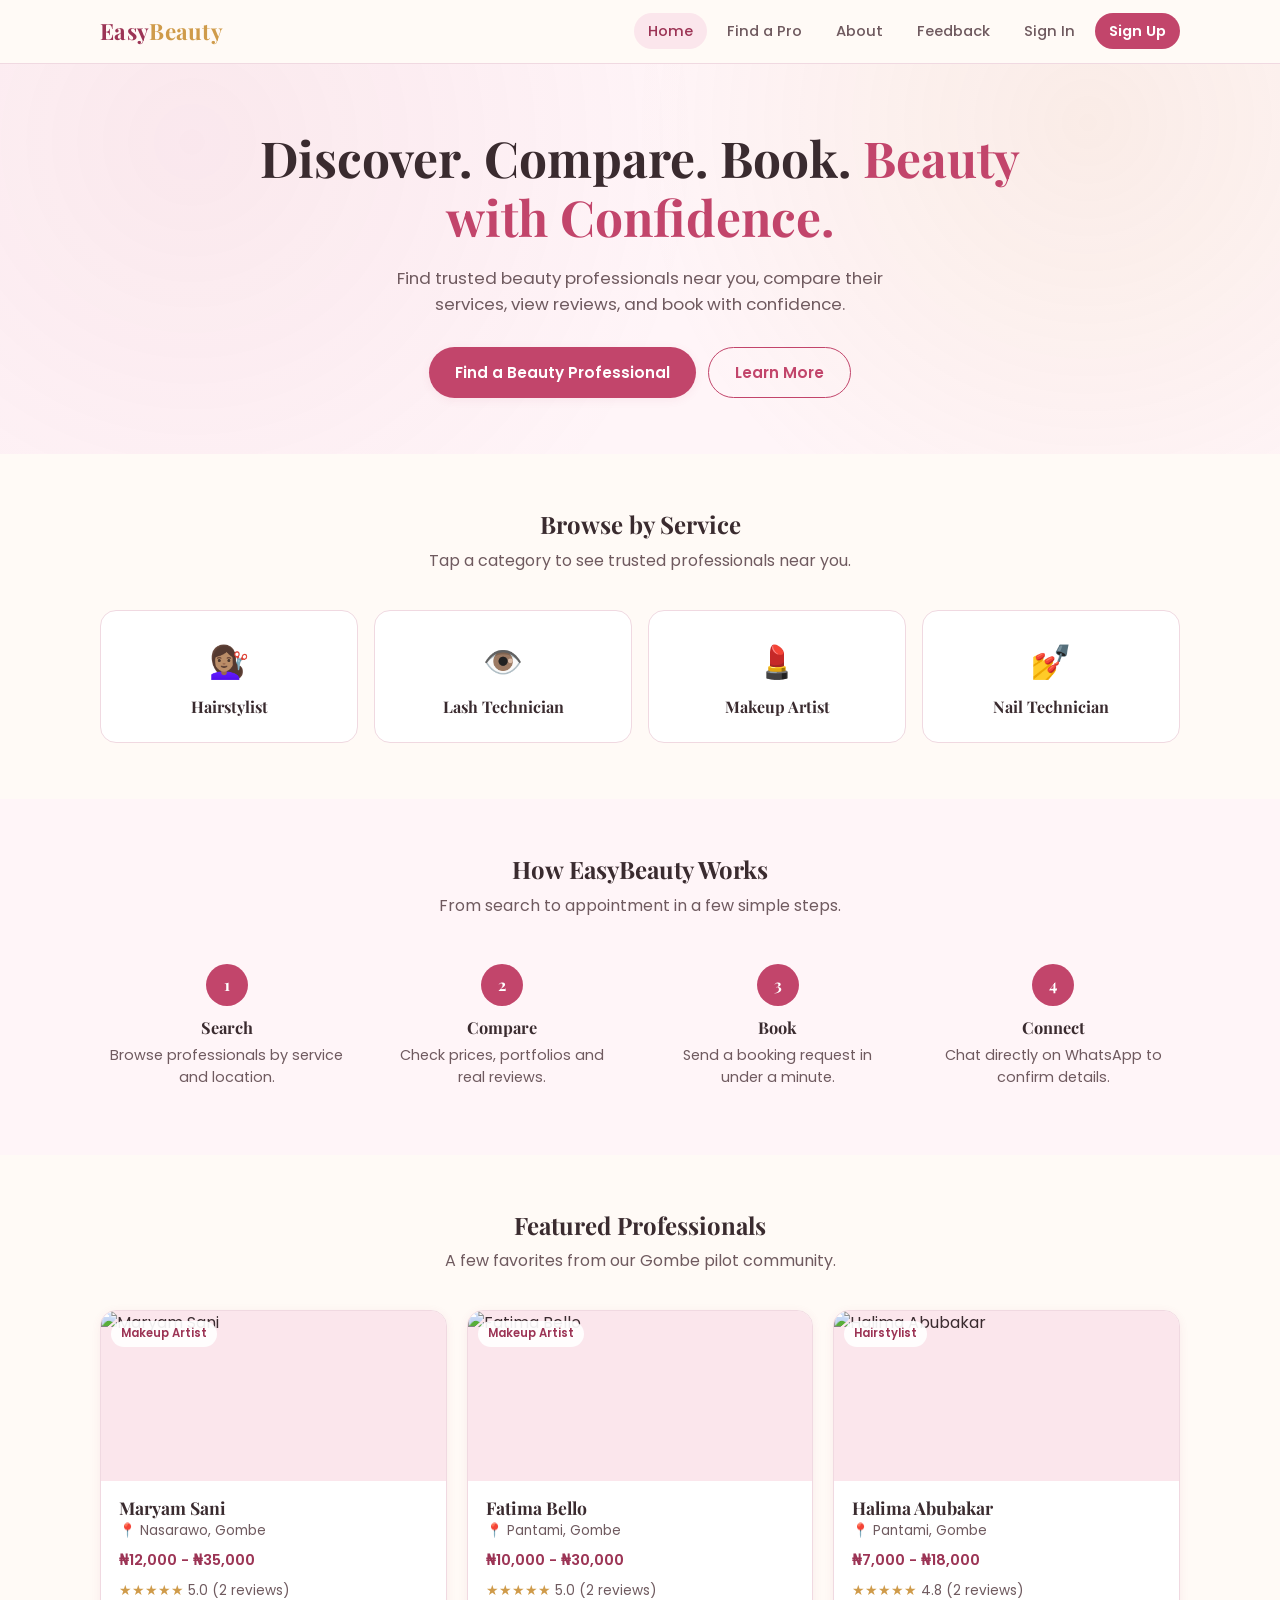
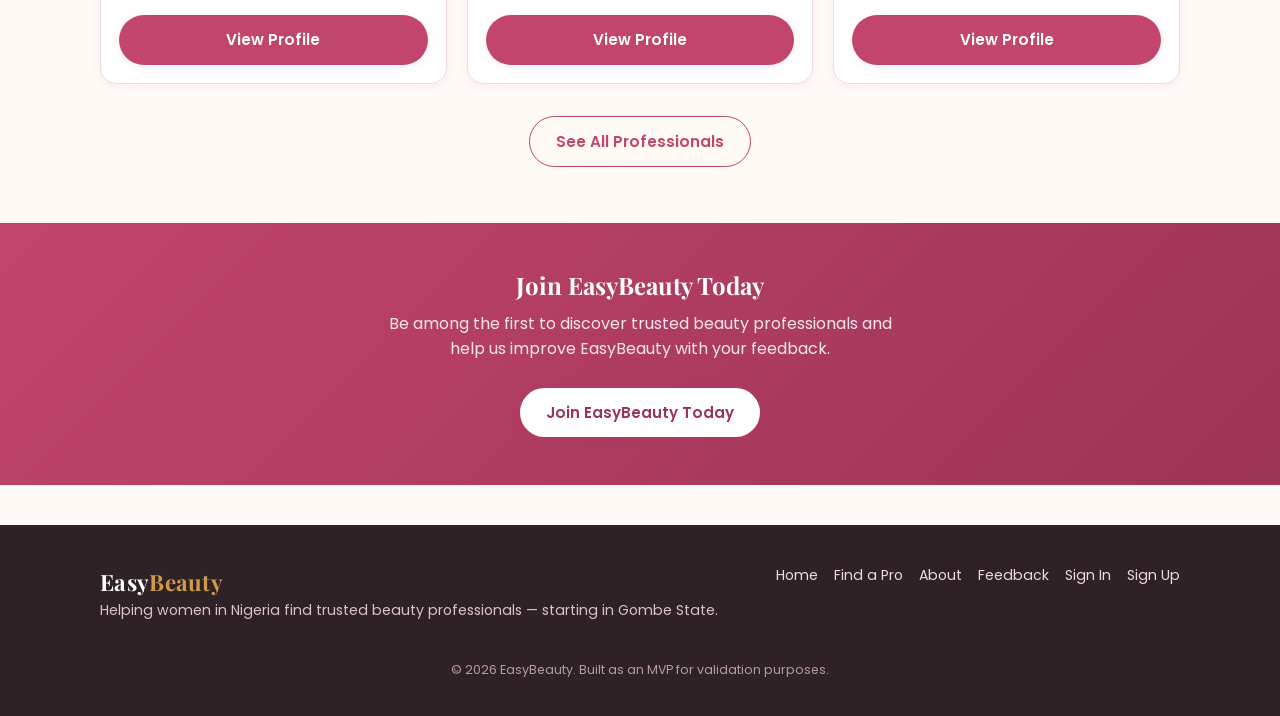
==== index.html @ 0cc4fd2a "Add EasyBeauty MVP with Supabase sign-up, sign-in, admin dashboard Static marketplace MVP: browse an" ====
<!DOCTYPE html>
<html lang="en">
<head>
<meta charset="UTF-8">
<meta name="viewport" content="width=device-width, initial-scale=1.0">
<title>EasyBeauty — Discover. Compare. Book.</title>
<meta name="description" content="Find trusted beauty professionals near you, compare services and prices, check reviews, and book with confidence.">
<link rel="preconnect" href="https://fonts.googleapis.com">
<link href="https://fonts.googleapis.com/css2?family=Playfair+Display:wght@600;700&family=Poppins:wght@400;500;600;700&display=swap" rel="stylesheet">
<link rel="stylesheet" href="css/style.css">
</head>
<body>

<nav class="navbar">
  <div class="container">
    <a href="index.html" class="logo">Easy<span>Beauty</span></a>
    <ul class="nav-links">
      <li><a href="index.html" class="active">Home</a></li>
      <li><a href="find.html">Find a Pro</a></li>
      <li><a href="about.html">About</a></li>
      <li><a href="feedback.html">Feedback</a></li>
      <li><a href="signin.html">Sign In</a></li>
      <li><a href="signup.html" class="nav-cta">Sign Up</a></li>
    </ul>
  </div>
</nav>

<header class="hero">
  <div class="container">
    <h1>Discover. Compare. Book. <span class="accent">Beauty with Confidence.</span></h1>
    <p class="lead">Find trusted beauty professionals near you, compare their services, view reviews, and book with confidence.</p>
    <div class="hero-actions">
      <a href="find.html" class="btn btn-primary">Find a Beauty Professional</a>
      <a href="about.html" class="btn btn-outline">Learn More</a>
    </div>
  </div>
</header>

<section class="section">
  <div class="container">
    <h2 class="section-title center">Browse by Service</h2>
    <p class="section-sub">Tap a category to see trusted professionals near you.</p>
    <div class="category-grid" id="categoryGrid"></div>
  </div>
</section>

<section class="section bg-blush">
  <div class="container">
    <h2 class="section-title center">How EasyBeauty Works</h2>
    <p class="section-sub">From search to appointment in a few simple steps.</p>
    <div class="steps">
      <div class="step">
        <div class="num">1</div>
        <h4>Search</h4>
        <p>Browse professionals by service and location.</p>
      </div>
      <div class="step">
        <div class="num">2</div>
        <h4>Compare</h4>
        <p>Check prices, portfolios and real reviews.</p>
      </div>
      <div class="step">
        <div class="num">3</div>
        <h4>Book</h4>
        <p>Send a booking request in under a minute.</p>
      </div>
      <div class="step">
        <div class="num">4</div>
        <h4>Connect</h4>
        <p>Chat directly on WhatsApp to confirm details.</p>
      </div>
    </div>
  </div>
</section>

<section class="section">
  <div class="container">
    <h2 class="section-title center">Featured Professionals</h2>
    <p class="section-sub">A few favorites from our Gombe pilot community.</p>
    <div class="pro-grid" id="featuredGrid"></div>
    <div class="center" style="margin-top:32px;">
      <a href="find.html" class="btn btn-outline">See All Professionals</a>
    </div>
  </div>
</section>

<section class="cta-band">
  <div class="container">
    <h2>Join EasyBeauty Today</h2>
    <p>Be among the first to discover trusted beauty professionals and help us improve EasyBeauty with your feedback.</p>
    <a href="signup.html" class="btn btn-primary">Join EasyBeauty Today</a>
  </div>
</section>

<footer>
  <div class="container">
    <div>
      <a href="index.html" class="logo">Easy<span>Beauty</span></a>
      <p>Helping women in Nigeria find trusted beauty professionals — starting in Gombe State.</p>
    </div>
    <div class="foot-links">
      <a href="index.html">Home</a>
      <a href="find.html">Find a Pro</a>
      <a href="about.html">About</a>
      <a href="feedback.html">Feedback</a>
      <a href="signin.html">Sign In</a>
      <a href="signup.html">Sign Up</a>
    </div>
  </div>
  <p class="foot-bottom">© 2026 EasyBeauty. Built as an MVP for validation purposes.</p>
</footer>

<script src="js/data.js"></script>
<script src="js/app.js"></script>
<script>
  const CATEGORY_ICONS = {
    "Hairstylist": "💇🏽‍♀️",
    "Makeup Artist": "💄",
    "Nail Technician": "💅",
    "Lash Technician": "👁️"
  };
  document.getElementById("categoryGrid").innerHTML = SERVICES.map(s => `
    <a class="category-card" href="find.html?service=${encodeURIComponent(s)}">
      <div class="icon">${CATEGORY_ICONS[s] || "✨"}</div>
      <h4>${s}</h4>
    </a>
  `).join("");

  const featured = [...PROFESSIONALS].sort((a, b) => b.rating - a.rating).slice(0, 3);
  document.getElementById("featuredGrid").innerHTML = featured.map(proCardHTML).join("");
</script>
</body>
</html>
---- css/style.css ----
/* ===== EasyBeauty design tokens ===== */
:root {
  --rose: #c2456b;
  --rose-dark: #9c3455;
  --blush: #fbe6ec;
  --blush-light: #fff5f8;
  --cream: #fffaf6;
  --gold: #cf9b4a;
  --ink: #3a2b2f;
  --ink-soft: #6f5a5f;
  --border: #f0d9e1;
  --white: #ffffff;
  --radius: 16px;
  --radius-sm: 10px;
  --shadow: 0 6px 24px rgba(194, 69, 107, 0.10);
  --shadow-sm: 0 2px 10px rgba(194, 69, 107, 0.08);
  font-family: 'Poppins', -apple-system, BlinkMacSystemFont, 'Segoe UI', sans-serif;
}

* { box-sizing: border-box; }
html { scroll-behavior: smooth; }

body {
  margin: 0;
  background: var(--cream);
  color: var(--ink);
  line-height: 1.55;
  -webkit-font-smoothing: antialiased;
}

h1, h2, h3, h4 {
  font-family: 'Playfair Display', Georgia, serif;
  margin: 0 0 0.5em;
  color: var(--ink);
  line-height: 1.2;
}

p { margin: 0 0 1em; color: var(--ink-soft); }
a { color: inherit; text-decoration: none; }
img { max-width: 100%; display: block; }
ul { list-style: none; margin: 0; padding: 0; }

.container {
  width: 100%;
  max-width: 1120px;
  margin: 0 auto;
  padding: 0 20px;
}

/* ===== Buttons ===== */
.btn {
  display: inline-flex;
  align-items: center;
  justify-content: center;
  gap: 8px;
  padding: 13px 26px;
  border-radius: 999px;
  border: none;
  font-family: inherit;
  font-weight: 600;
  font-size: 0.95rem;
  cursor: pointer;
  text-align: center;
  transition: transform 0.15s ease, box-shadow 0.15s ease, background 0.15s ease;
}
.btn:active { transform: scale(0.98); }

.btn-primary {
  background: var(--rose);
  color: #fff;
  box-shadow: var(--shadow-sm);
}
.btn-primary:hover { background: var(--rose-dark); }

.btn-outline {
  background: transparent;
  color: var(--rose);
  border: 1.5px solid var(--rose);
}
.btn-outline:hover { background: var(--blush); }

.btn-whatsapp {
  background: #25D366;
  color: #fff;
}
.btn-whatsapp:hover { background: #1ebe5b; }

.btn-block { width: 100%; }
.btn-sm { padding: 9px 18px; font-size: 0.85rem; }

/* ===== Navbar ===== */
.navbar {
  position: sticky;
  top: 0;
  z-index: 50;
  background: rgba(255, 250, 246, 0.92);
  backdrop-filter: blur(8px);
  border-bottom: 1px solid var(--border);
}
.navbar .container {
  display: flex;
  align-items: center;
  justify-content: space-between;
  padding-top: 14px;
  padding-bottom: 14px;
  flex-wrap: wrap;
  gap: 10px;
}
.logo {
  font-family: 'Playfair Display', serif;
  font-size: 1.4rem;
  font-weight: 700;
  color: var(--rose-dark);
  letter-spacing: 0.3px;
}
.logo span { color: var(--gold); }
.nav-links {
  display: flex;
  gap: 6px;
  flex-wrap: wrap;
}
.nav-links a {
  padding: 8px 14px;
  border-radius: 999px;
  font-size: 0.92rem;
  font-weight: 500;
  color: var(--ink-soft);
}
.nav-links a:hover,
.nav-links a.active {
  background: var(--blush);
  color: var(--rose-dark);
}
.nav-links a.nav-cta {
  background: var(--rose);
  color: #fff;
  font-weight: 600;
}
.nav-links a.nav-cta:hover { background: var(--rose-dark); color: #fff; }

/* ===== Hero ===== */
.hero {
  padding: 64px 0 56px;
  text-align: center;
  background:
    radial-gradient(circle at 15% 20%, rgba(194,69,107,0.08), transparent 45%),
    radial-gradient(circle at 85% 15%, rgba(207,155,74,0.10), transparent 40%),
    var(--blush-light);
}
.hero h1 {
  font-size: clamp(1.9rem, 5vw, 3.1rem);
  max-width: 780px;
  margin: 0 auto 18px;
}
.hero h1 .accent { color: var(--rose); }
.hero p.lead {
  max-width: 560px;
  margin: 0 auto 30px;
  font-size: 1.05rem;
}
.hero-actions {
  display: flex;
  justify-content: center;
  gap: 12px;
  flex-wrap: wrap;
}

/* ===== Sections ===== */
.section { padding: 56px 0; }
.section-tight { padding: 32px 0; }
.section-title {
  text-align: center;
  margin-bottom: 10px;
}
.section-sub {
  text-align: center;
  max-width: 520px;
  margin: 0 auto 36px;
}
.bg-blush { background: var(--blush-light); }

/* ===== Category grid ===== */
.category-grid {
  display: grid;
  grid-template-columns: repeat(2, 1fr);
  gap: 16px;
}
@media (min-width: 640px) {
  .category-grid { grid-template-columns: repeat(4, 1fr); }
}
.category-card {
  background: var(--white);
  border: 1px solid var(--border);
  border-radius: var(--radius);
  padding: 26px 16px;
  text-align: center;
  transition: transform 0.15s ease, box-shadow 0.15s ease;
}
.category-card:hover {
  transform: translateY(-4px);
  box-shadow: var(--shadow);
}
.category-card .icon { font-size: 2rem; margin-bottom: 10px; }
.category-card h4 { margin: 0; font-size: 1rem; }

/* ===== How it works ===== */
.steps {
  display: grid;
  grid-template-columns: 1fr;
  gap: 22px;
}
@media (min-width: 720px) {
  .steps { grid-template-columns: repeat(4, 1fr); }
}
.step {
  text-align: center;
  padding: 10px;
}
.step .num {
  width: 42px;
  height: 42px;
  border-radius: 50%;
  background: var(--rose);
  color: #fff;
  display: flex;
  align-items: center;
  justify-content: center;
  font-weight: 700;
  margin: 0 auto 12px;
  font-family: 'Playfair Display', serif;
}
.step h4 { margin-bottom: 6px; font-size: 1.02rem; }
.step p { font-size: 0.9rem; margin: 0; }

/* ===== Professional cards / grid ===== */
.pro-grid {
  display: grid;
  grid-template-columns: 1fr;
  gap: 20px;
}
@media (min-width: 620px) {
  .pro-grid { grid-template-columns: repeat(2, 1fr); }
}
@media (min-width: 960px) {
  .pro-grid { grid-template-columns: repeat(3, 1fr); }
}

.pro-card {
  background: var(--white);
  border: 1px solid var(--border);
  border-radius: var(--radius);
  overflow: hidden;
  box-shadow: var(--shadow-sm);
  display: flex;
  flex-direction: column;
  transition: transform 0.15s ease, box-shadow 0.15s ease;
}
.pro-card:hover { transform: translateY(-4px); box-shadow: var(--shadow); }
.pro-card .pro-photo-wrap {
  position: relative;
  height: 170px;
  background: var(--blush);
}
.pro-card .pro-photo-wrap img { width: 100%; height: 100%; object-fit: cover; }
.pro-card .badge {
  position: absolute;
  top: 10px;
  left: 10px;
  background: rgba(255,255,255,0.92);
  padding: 4px 10px;
  border-radius: 999px;
  font-size: 0.72rem;
  font-weight: 600;
  color: var(--rose-dark);
}
.pro-card .pro-body { padding: 16px 18px 18px; flex: 1; display: flex; flex-direction: column; }
.pro-card h3 { font-size: 1.1rem; margin-bottom: 2px; }
.pro-card .pro-loc { font-size: 0.85rem; color: var(--ink-soft); margin-bottom: 8px; }
.pro-card .pro-loc::before { content: "📍 "; }
.pro-card .pro-price { font-weight: 600; color: var(--rose-dark); font-size: 0.92rem; margin-bottom: 8px; }
.pro-card .pro-rating { font-size: 0.85rem; color: var(--gold); margin-bottom: 14px; }
.pro-card .pro-rating .count { color: var(--ink-soft); }
.pro-card .btn { margin-top: auto; }

.empty-state {
  text-align: center;
  padding: 50px 20px;
  color: var(--ink-soft);
}

/* ===== Filters ===== */
.filter-bar {
  background: var(--white);
  border: 1px solid var(--border);
  border-radius: var(--radius);
  padding: 18px;
  display: grid;
  grid-template-columns: 1fr;
  gap: 12px;
  margin-bottom: 30px;
  box-shadow: var(--shadow-sm);
}
@media (min-width: 720px) {
  .filter-bar { grid-template-columns: 2fr 1fr 1fr auto; align-items: end; }
}
.field label {
  display: block;
  font-size: 0.8rem;
  font-weight: 600;
  color: var(--ink-soft);
  margin-bottom: 6px;
}
.field input,
.field select,
.field textarea {
  width: 100%;
  padding: 11px 14px;
  border-radius: var(--radius-sm);
  border: 1.5px solid var(--border);
  font-family: inherit;
  font-size: 0.92rem;
  background: var(--cream);
  color: var(--ink);
}
.field input:focus,
.field select:focus,
.field textarea:focus {
  outline: none;
  border-color: var(--rose);
}
.results-count { font-size: 0.88rem; color: var(--ink-soft); margin-bottom: 18px; }

/* ===== Profile page ===== */
.profile-header {
  display: flex;
  flex-direction: column;
  align-items: center;
  text-align: center;
  gap: 14px;
  padding: 40px 0 20px;
}
@media (min-width: 720px) {
  .profile-header { flex-direction: row; text-align: left; align-items: center; }
}
.profile-photo {
  width: 130px;
  height: 130px;
  border-radius: 50%;
  overflow: hidden;
  border: 4px solid var(--white);
  box-shadow: var(--shadow);
  flex-shrink: 0;
}
.profile-photo img { width: 100%; height: 100%; object-fit: cover; }
.profile-meta .service-tag {
  display: inline-block;
  background: var(--blush);
  color: var(--rose-dark);
  font-size: 0.78rem;
  font-weight: 600;
  padding: 4px 12px;
  border-radius: 999px;
  margin-bottom: 8px;
}
.profile-meta h1 { font-size: 1.8rem; margin-bottom: 6px; }
.profile-meta .loc { color: var(--ink-soft); font-size: 0.95rem; margin-bottom: 6px; }
.profile-meta .price { font-weight: 600; color: var(--rose-dark); margin-bottom: 6px; }
.profile-meta .rating-line { color: var(--gold); font-weight: 600; }
.profile-actions {
  display: flex;
  gap: 10px;
  margin-top: 12px;
  flex-wrap: wrap;
  justify-content: center;
}
@media (min-width: 720px) { .profile-actions { justify-content: flex-start; } }

.gallery {
  display: grid;
  grid-template-columns: repeat(2, 1fr);
  gap: 12px;
}
@media (min-width: 640px) {
  .gallery { grid-template-columns: repeat(3, 1fr); }
}
.gallery img {
  width: 100%;
  height: 160px;
  object-fit: cover;
  border-radius: var(--radius-sm);
}

.card {
  background: var(--white);
  border: 1px solid var(--border);
  border-radius: var(--radius);
  padding: 24px;
  box-shadow: var(--shadow-sm);
}

.review {
  padding: 16px 0;
  border-bottom: 1px solid var(--border);
}
.review:last-child { border-bottom: none; }
.review-head {
  display: flex;
  justify-content: space-between;
  align-items: center;
  margin-bottom: 4px;
  flex-wrap: wrap;
  gap: 6px;
}
.review-head strong { font-size: 0.95rem; }
.review-stars { color: var(--gold); font-size: 0.9rem; }
.review-date { font-size: 0.78rem; color: var(--ink-soft); }
.review p { margin: 0; font-size: 0.92rem; }

/* Star rating input */
.star-input { display: flex; gap: 6px; font-size: 1.6rem; cursor: pointer; }
.star-input .star { color: #ddd; transition: color 0.1s; }
.star-input .star.filled { color: var(--gold); }

/* ===== Forms ===== */
.form-grid {
  display: grid;
  grid-template-columns: 1fr;
  gap: 16px;
}
@media (min-width: 640px) {
  .form-grid.cols-2 { grid-template-columns: 1fr 1fr; }
}
.form-note {
  font-size: 0.85rem;
  color: var(--ink-soft);
  margin-top: -6px;
}

.booking-summary {
  background: var(--blush-light);
  border: 1px dashed var(--rose);
  border-radius: var(--radius-sm);
  padding: 14px 18px;
  margin-bottom: 20px;
  font-size: 0.9rem;
}

/* ===== Confirmation ===== */
.confirm-box {
  text-align: center;
  max-width: 520px;
  margin: 0 auto;
  padding: 60px 20px;
}
.confirm-icon {
  width: 84px;
  height: 84px;
  border-radius: 50%;
  background: var(--blush);
  color: var(--rose);
  font-size: 2.4rem;
  display: flex;
  align-items: center;
  justify-content: center;
  margin: 0 auto 22px;
}
.confirm-details {
  text-align: left;
  background: var(--white);
  border: 1px solid var(--border);
  border-radius: var(--radius);
  padding: 20px 24px;
  margin: 24px 0;
  box-shadow: var(--shadow-sm);
}
.confirm-details dt { font-size: 0.78rem; color: var(--ink-soft); margin-top: 10px; }
.confirm-details dt:first-child { margin-top: 0; }
.confirm-details dd { margin: 2px 0 0; font-weight: 600; }

/* ===== About ===== */
.about-hero {
  text-align: center;
  padding: 56px 0 30px;
}
.value-grid {
  display: grid;
  grid-template-columns: 1fr;
  gap: 18px;
}
@media (min-width: 720px) { .value-grid { grid-template-columns: repeat(3, 1fr); } }
.value-card {
  background: var(--white);
  border: 1px solid var(--border);
  border-radius: var(--radius);
  padding: 24px;
  text-align: center;
}
.value-card .icon { font-size: 1.8rem; margin-bottom: 10px; }

/* ===== Footer ===== */
footer {
  background: #2f2226;
  color: #efd9df;
  padding: 40px 0 24px;
  margin-top: 40px;
}
footer .container {
  display: flex;
  flex-direction: column;
  gap: 18px;
}
@media (min-width: 720px) {
  footer .container { flex-direction: row; justify-content: space-between; align-items: flex-start; }
}
footer .logo { color: #fff; }
footer .logo span { color: var(--gold); }
footer p { color: #d9c2c9; font-size: 0.88rem; }
footer .foot-links { display: flex; gap: 16px; flex-wrap: wrap; }
footer .foot-links a { font-size: 0.88rem; color: #efd9df; }
footer .foot-links a:hover { color: var(--gold); }
.foot-bottom {
  text-align: center;
  font-size: 0.78rem;
  color: #b79aa2;
  margin-top: 24px;
}

/* ===== Join / CTA band ===== */
.cta-band {
  background: linear-gradient(135deg, var(--rose) 0%, var(--rose-dark) 100%);
  color: #fff;
  padding: 48px 0;
  text-align: center;
}
.cta-band h2 { color: #fff; }
.cta-band p { color: rgba(255,255,255,0.88); max-width: 520px; margin: 0 auto 26px; }
.cta-band .btn-primary { background: #fff; color: var(--rose-dark); }
.cta-band .btn-primary:hover { background: var(--blush); }

/* ===== Config / status banners ===== */
.banner {
  border-radius: var(--radius-sm);
  padding: 14px 18px;
  font-size: 0.88rem;
  margin-bottom: 20px;
}
.banner-warn {
  background: #fff4e0;
  border: 1px solid #f0cf8c;
  color: #7a5a12;
}
.banner-error {
  background: #fde8e8;
  border: 1px solid #f3b6b6;
  color: #8a2727;
}
.banner-ok {
  background: #e7f7ec;
  border: 1px solid #a9dfbb;
  color: #216c3b;
}

/* ===== Setup checker ===== */
.check-list {
  display: flex;
  flex-direction: column;
  gap: 10px;
}
.check-item {
  display: flex;
  align-items: flex-start;
  gap: 12px;
  background: var(--white);
  border: 1px solid var(--border);
  border-radius: var(--radius-sm);
  padding: 14px 16px;
}
.check-item.check-ok { border-color: #a9dfbb; background: #f3fbf5; }
.check-item.check-fail { border-color: #f3b6b6; background: #fef6f6; }
.check-item.check-warn { border-color: #f0cf8c; background: #fffaf0; }
.check-item.check-pending { opacity: 0.65; }
.check-icon { font-size: 1.2rem; line-height: 1.4; flex-shrink: 0; }
.check-body { flex: 1; min-width: 0; }
.check-title { font-weight: 600; font-size: 0.95rem; }
.check-detail { font-size: 0.85rem; color: var(--ink-soft); margin-top: 2px; }
.check-detail a { color: var(--rose-dark); font-weight: 600; text-decoration: underline; }

/* ===== Auth card (admin login / signup thank-you) ===== */
.auth-card {
  max-width: 440px;
  margin: 0 auto;
  padding: 32px 28px;
}
.success-box {
  text-align: center;
  padding: 20px 4px 4px;
}
.success-box .confirm-icon { margin-bottom: 16px; }

/* ===== Admin dashboard ===== */
.stat-grid {
  display: grid;
  grid-template-columns: repeat(2, 1fr);
  gap: 14px;
  margin-bottom: 32px;
}
@media (min-width: 720px) {
  .stat-grid { grid-template-columns: repeat(5, 1fr); }
}
.stat-card {
  background: var(--white);
  border: 1px solid var(--border);
  border-radius: var(--radius);
  padding: 18px;
  text-align: center;
  box-shadow: var(--shadow-sm);
}
.stat-card .value {
  font-family: 'Playfair Display', serif;
  font-size: 1.9rem;
  color: var(--rose-dark);
  font-weight: 700;
}
.stat-card .label {
  font-size: 0.78rem;
  color: var(--ink-soft);
  margin-top: 4px;
}

.admin-section-head {
  display: flex;
  align-items: center;
  justify-content: space-between;
  flex-wrap: wrap;
  gap: 10px;
  margin-bottom: 14px;
}

.table-wrap {
  overflow-x: auto;
  background: var(--white);
  border: 1px solid var(--border);
  border-radius: var(--radius);
  box-shadow: var(--shadow-sm);
  margin-bottom: 36px;
}
table.data-table {
  width: 100%;
  border-collapse: collapse;
  font-size: 0.88rem;
  min-width: 560px;
}
table.data-table th,
table.data-table td {
  text-align: left;
  padding: 12px 16px;
  border-bottom: 1px solid var(--border);
  white-space: nowrap;
}
table.data-table td.wrap { white-space: normal; max-width: 320px; }
table.data-table th {
  background: var(--blush-light);
  font-weight: 600;
  color: var(--rose-dark);
  font-size: 0.78rem;
  text-transform: uppercase;
  letter-spacing: 0.04em;
}
table.data-table tr:last-child td { border-bottom: none; }
.tag-pill {
  display: inline-block;
  padding: 2px 10px;
  border-radius: 999px;
  font-size: 0.76rem;
  font-weight: 600;
  background: var(--blush);
  color: var(--rose-dark);
}

/* ===== Utilities ===== */
.center { text-align: center; }
.mt-0 { margin-top: 0; }
.hidden { display: none !important; }
.toast {
  position: fixed;
  bottom: 20px;
  left: 50%;
  transform: translateX(-50%) translateY(20px);
  background: var(--ink);
  color: #fff;
  padding: 12px 22px;
  border-radius: 999px;
  font-size: 0.88rem;
  opacity: 0;
  pointer-events: none;
  transition: opacity 0.25s ease, transform 0.25s ease;
  z-index: 100;
}
.toast.show {
  opacity: 1;
  transform: translateX(-50%) translateY(0);
}
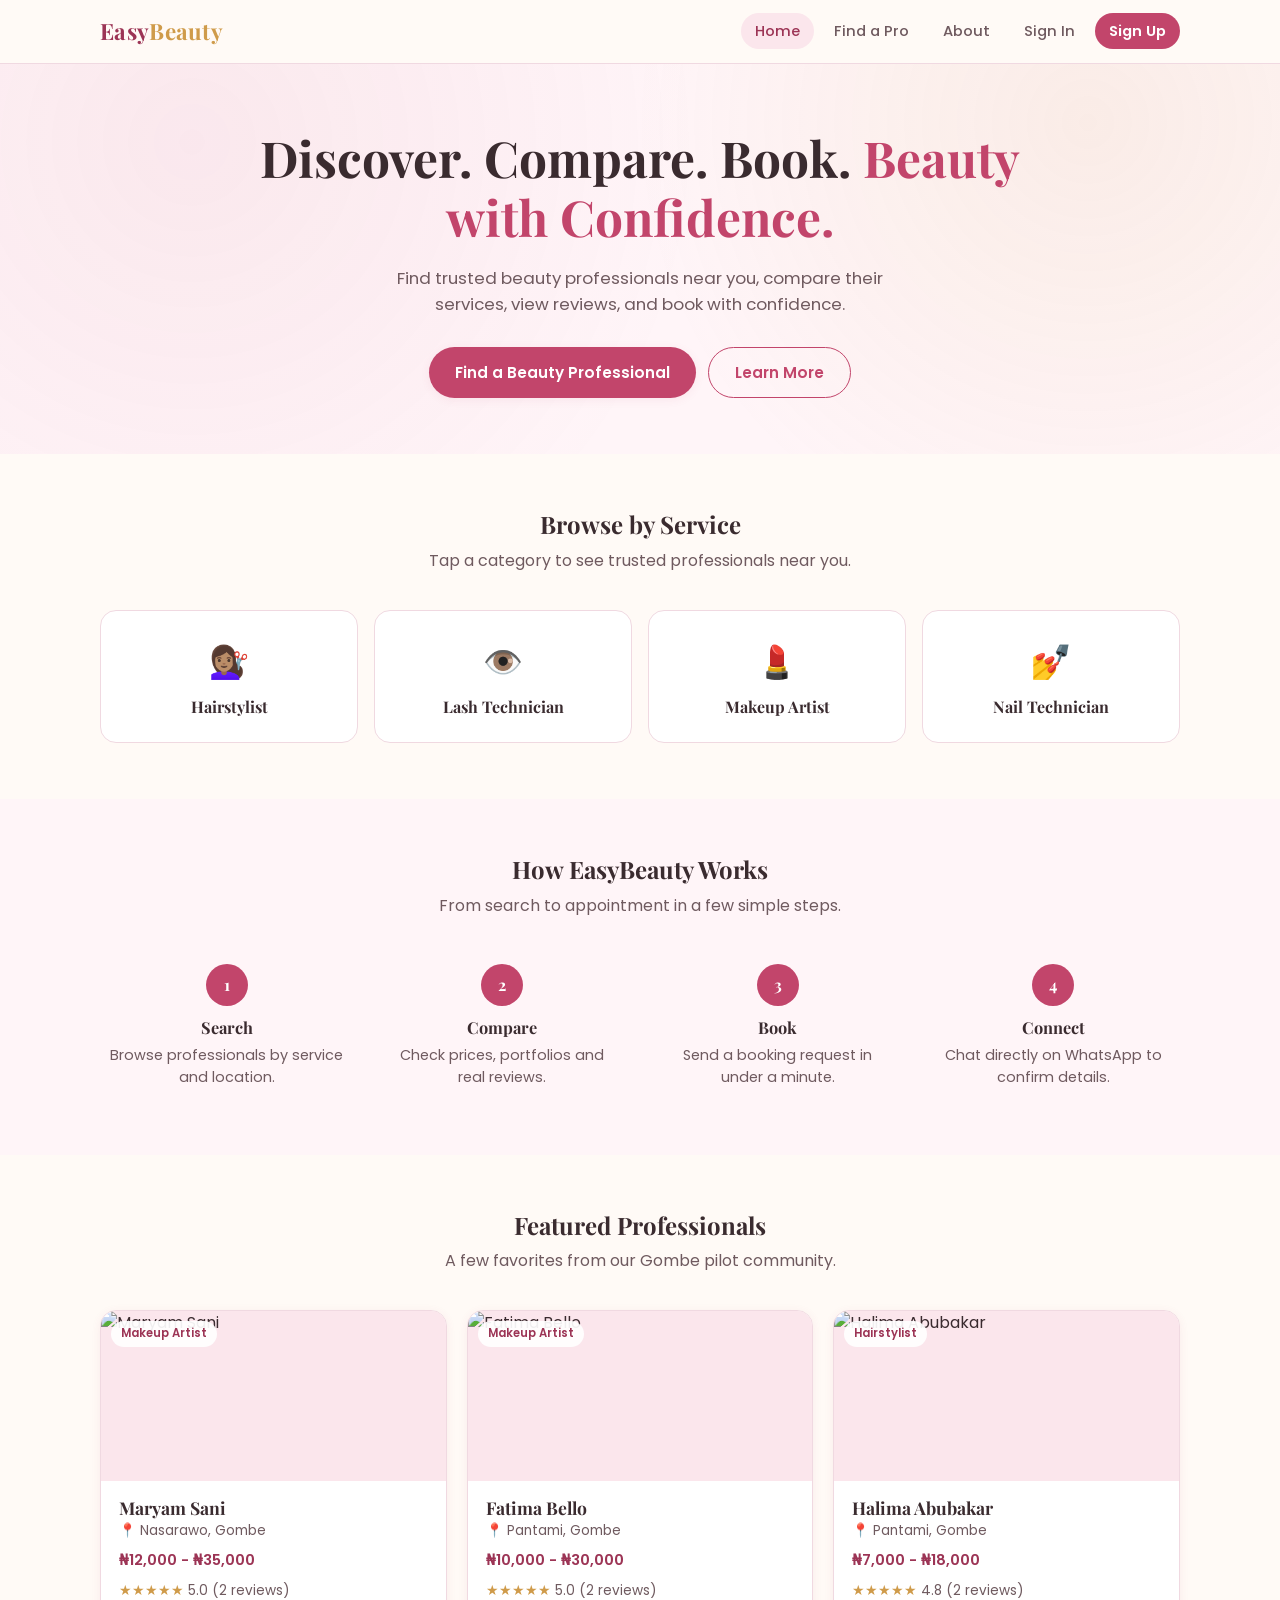
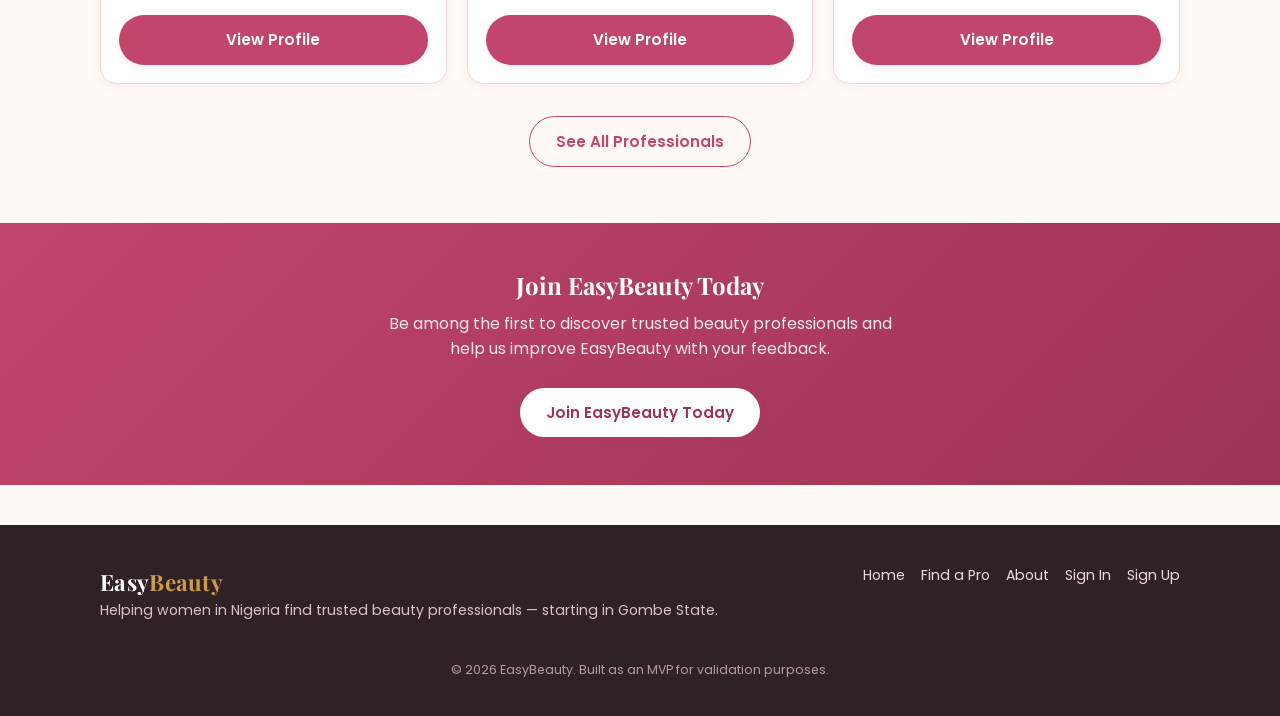
==== commit e12aa00f: "Rename to EasyBeauty, add password sign-in, gate feedback behind sign-in Renames BeautyCircle to Eas" ====
--- a/index.html
+++ b/index.html
@@ -18,7 +18,7 @@
       <li><a href="index.html" class="active">Home</a></li>
       <li><a href="find.html">Find a Pro</a></li>
       <li><a href="about.html">About</a></li>
-      <li><a href="feedback.html">Feedback</a></li>
+      <li class="feedback-link hidden"><a href="feedback.html" class="feedback-link hidden">Feedback</a></li>
       <li><a href="signin.html">Sign In</a></li>
       <li><a href="signup.html" class="nav-cta">Sign Up</a></li>
     </ul>
@@ -102,7 +102,7 @@
       <a href="index.html">Home</a>
       <a href="find.html">Find a Pro</a>
       <a href="about.html">About</a>
-      <a href="feedback.html">Feedback</a>
+      <a href="feedback.html" class="feedback-link hidden">Feedback</a>
       <a href="signin.html">Sign In</a>
       <a href="signup.html">Sign Up</a>
     </div>
@@ -110,6 +110,10 @@
   <p class="foot-bottom">© 2026 EasyBeauty. Built as an MVP for validation purposes.</p>
 </footer>
 
+<script src="https://cdn.jsdelivr.net/npm/@supabase/supabase-js@2/dist/umd/supabase.js"></script>
+<script src="js/config.js"></script>
+<script src="js/supabaseClient.js"></script>
+<script src="js/navAuth.js"></script>
 <script src="js/data.js"></script>
 <script src="js/app.js"></script>
 <script>
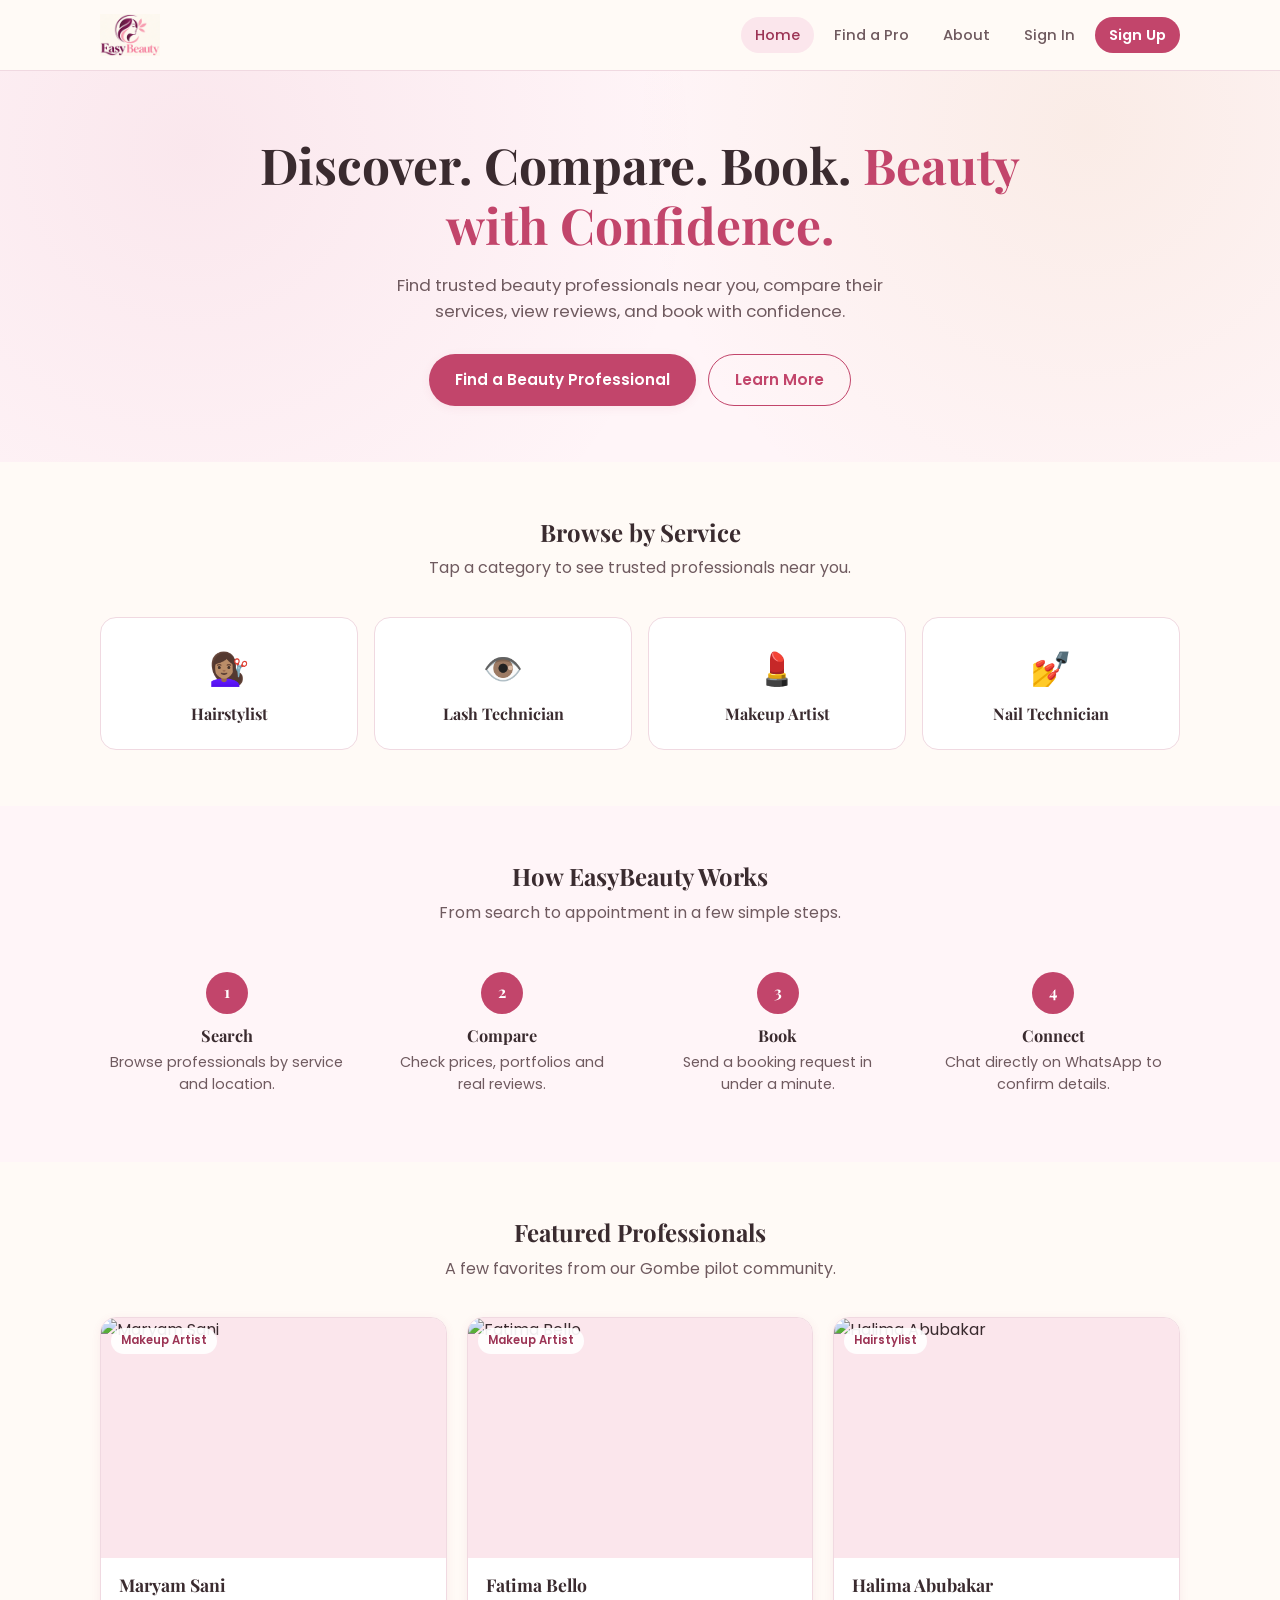
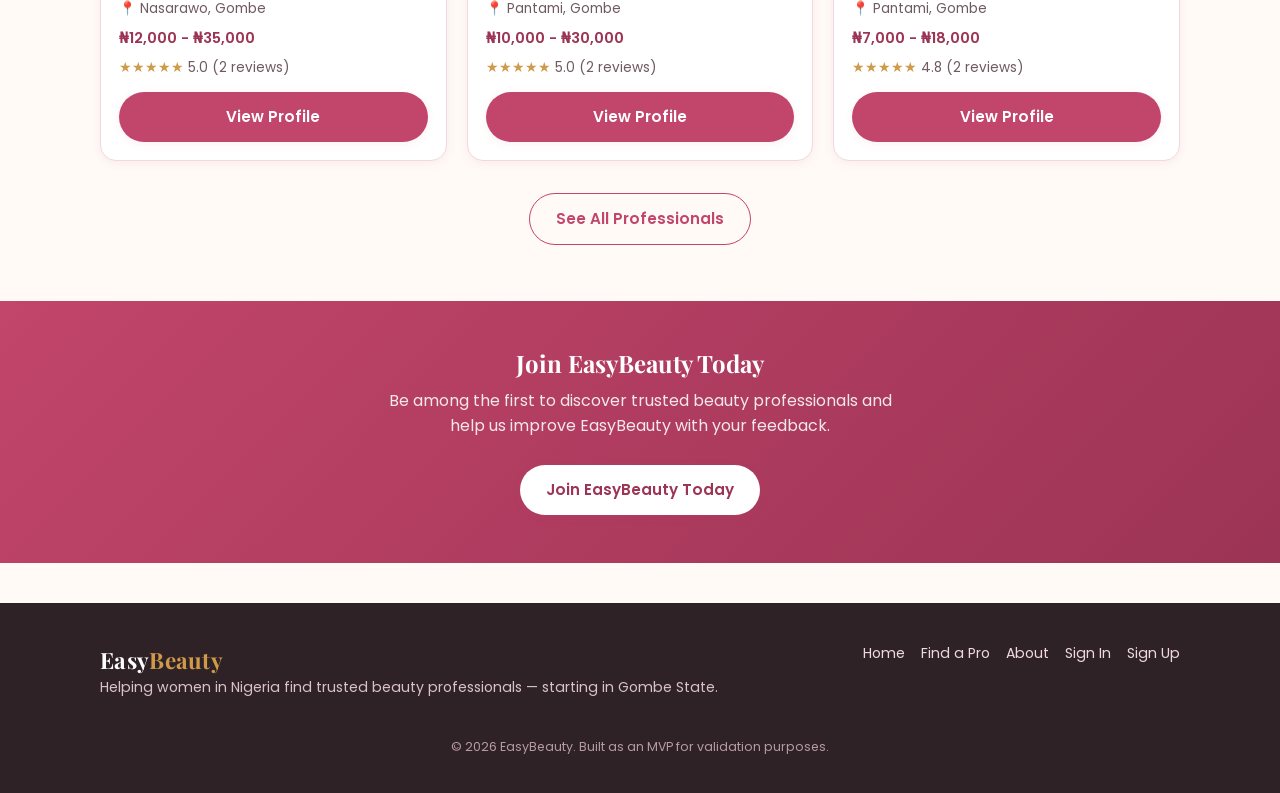
==== commit 41371a41: "Add the real EasyBeauty logo Crops the icon+wordmark out of the supplied logo artwork (excluding the" ====
--- a/index.html
+++ b/index.html
@@ -3,6 +3,8 @@
 <head>
 <meta charset="UTF-8">
 <meta name="viewport" content="width=device-width, initial-scale=1.0">
+<link rel="icon" type="image/png" href="assets/favicon-32.png">
+<link rel="apple-touch-icon" href="assets/favicon-180.png">
 <title>EasyBeauty — Discover. Compare. Book.</title>
 <meta name="description" content="Find trusted beauty professionals near you, compare services and prices, check reviews, and book with confidence.">
 <link rel="preconnect" href="https://fonts.googleapis.com">
@@ -13,7 +15,7 @@
 
 <nav class="navbar">
   <div class="container">
-    <a href="index.html" class="logo">Easy<span>Beauty</span></a>
+    <a href="index.html" class="logo"><img src="assets/logo.png" alt="EasyBeauty" class="logo-img"></a>
     <ul class="nav-links">
       <li><a href="index.html" class="active">Home</a></li>
       <li><a href="find.html">Find a Pro</a></li>
--- a/css/style.css
+++ b/css/style.css
@@ -88,6 +88,18 @@
 .btn-block { width: 100%; }
 .btn-sm { padding: 9px 18px; font-size: 0.85rem; }
 
+.btn-danger-text {
+  background: transparent;
+  border: none;
+  color: #b42318;
+  font-weight: 600;
+  font-size: 0.82rem;
+  padding: 6px 10px;
+  cursor: pointer;
+  border-radius: 999px;
+}
+.btn-danger-text:hover { background: #fde8e8; }
+
 /* ===== Navbar ===== */
 .navbar {
   position: sticky;
@@ -114,6 +126,7 @@
   letter-spacing: 0.3px;
 }
 .logo span { color: var(--gold); }
+.logo-img { height: 42px; width: auto; display: block; }
 .nav-links {
   display: flex;
   gap: 6px;
@@ -258,10 +271,10 @@
 .pro-card:hover { transform: translateY(-4px); box-shadow: var(--shadow); }
 .pro-card .pro-photo-wrap {
   position: relative;
-  height: 170px;
+  height: 240px;
   background: var(--blush);
 }
-.pro-card .pro-photo-wrap img { width: 100%; height: 100%; object-fit: cover; }
+.pro-card .pro-photo-wrap img { width: 100%; height: 100%; object-fit: cover; object-position: center 20%; }
 .pro-card .badge {
   position: absolute;
   top: 10px;
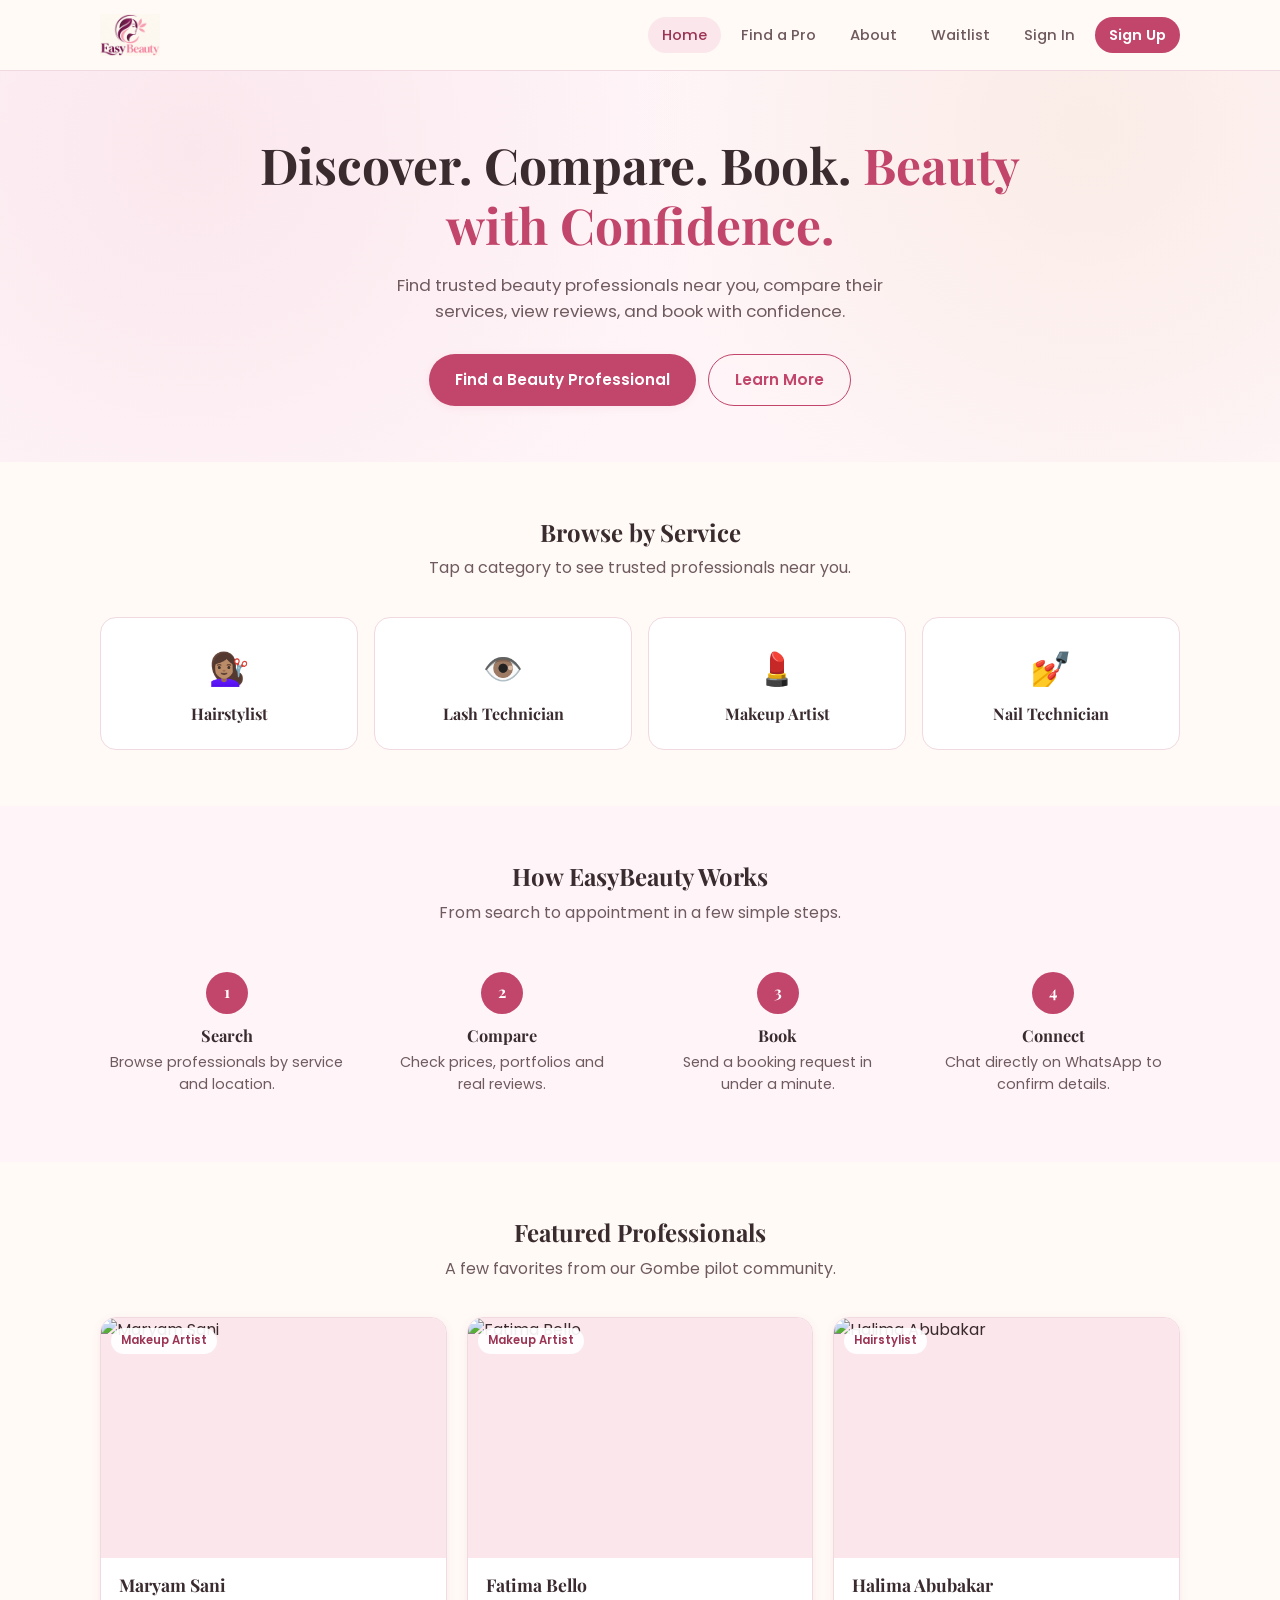
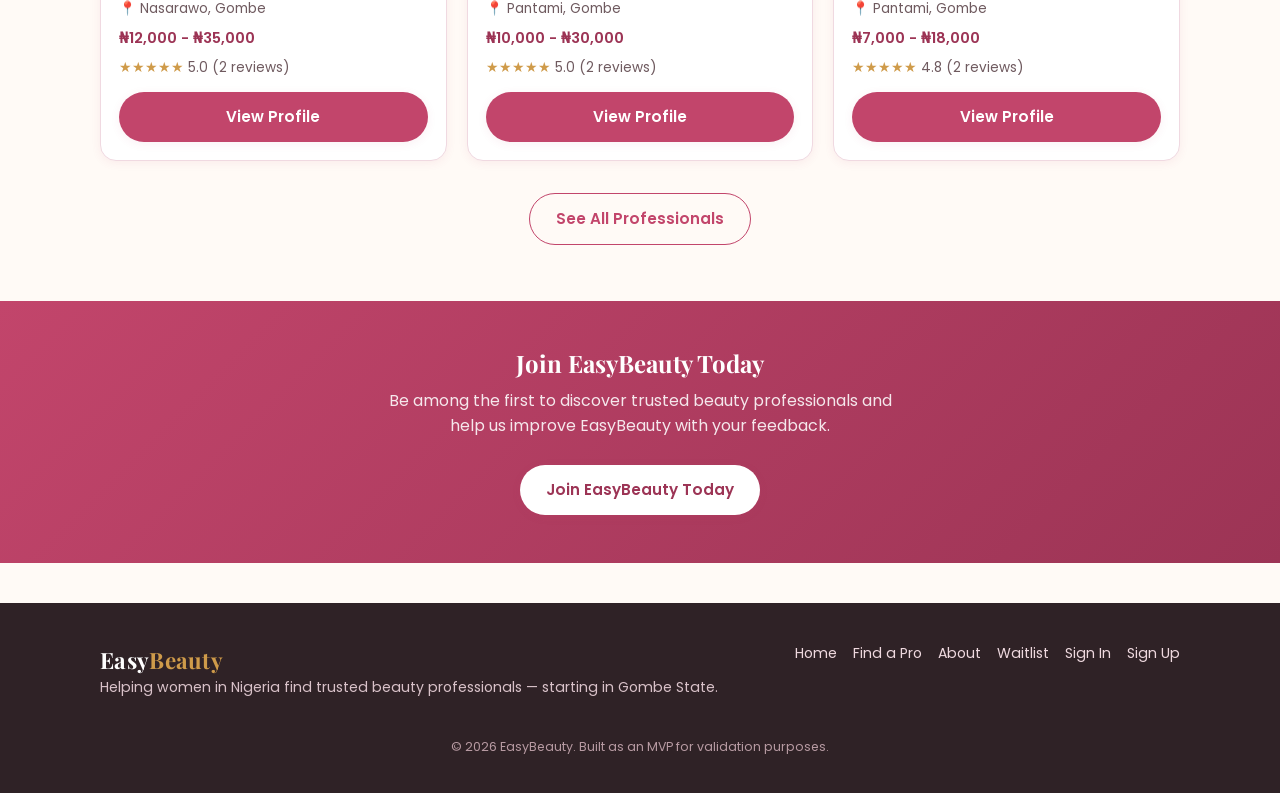
==== commit 352e861a: "Add a Join the Waitlist flow New lightweight, no-login signup path at waitlist.html — just name, ema" ====
--- a/index.html
+++ b/index.html
@@ -21,6 +21,7 @@
       <li><a href="find.html">Find a Pro</a></li>
       <li><a href="about.html">About</a></li>
       <li class="feedback-link hidden"><a href="feedback.html" class="feedback-link hidden">Feedback</a></li>
+      <li><a href="waitlist.html">Waitlist</a></li>
       <li><a href="signin.html">Sign In</a></li>
       <li><a href="signup.html" class="nav-cta">Sign Up</a></li>
     </ul>
@@ -105,6 +106,7 @@
       <a href="find.html">Find a Pro</a>
       <a href="about.html">About</a>
       <a href="feedback.html" class="feedback-link hidden">Feedback</a>
+      <a href="waitlist.html">Waitlist</a>
       <a href="signin.html">Sign In</a>
       <a href="signup.html">Sign Up</a>
     </div>
--- a/css/style.css
+++ b/css/style.css
@@ -618,7 +618,7 @@
   margin-bottom: 32px;
 }
 @media (min-width: 720px) {
-  .stat-grid { grid-template-columns: repeat(5, 1fr); }
+  .stat-grid { grid-template-columns: repeat(3, 1fr); }
 }
 .stat-card {
   background: var(--white);
